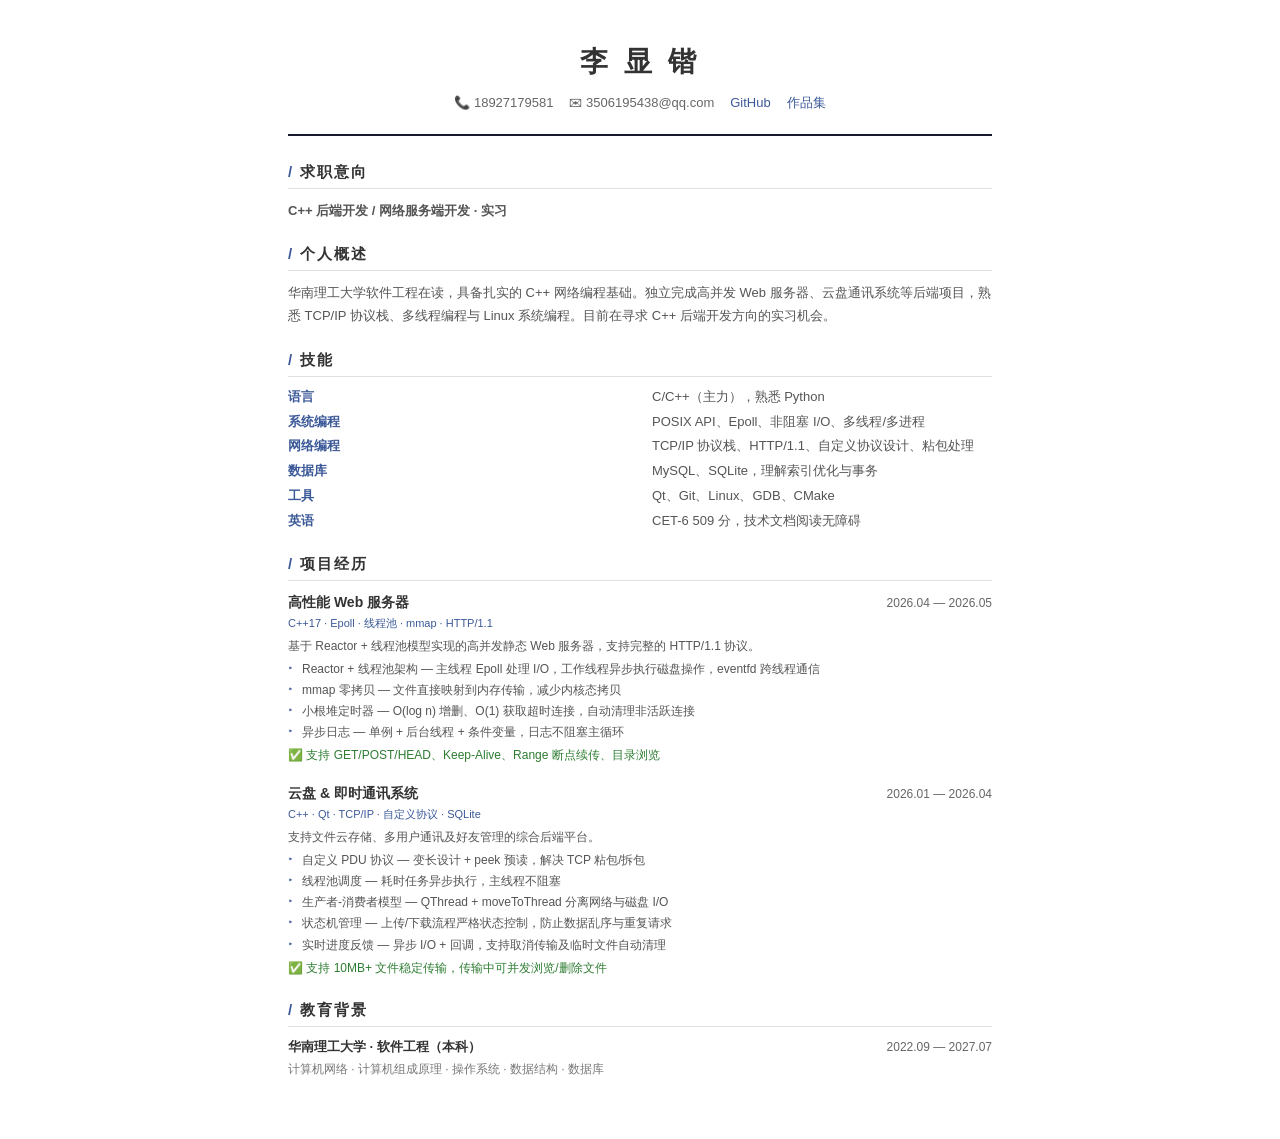
==== 简历/简历-优化版.html @ 9b6aaa09 "📝 更新真实个人信息 + 优化版简历 - 替换所有占位内容为真实信息 - Hero: 名字 → 李显锴，C++ 后端开发 - 技能: C++/Linux/Epoll/Qt/TCP 等真实技能栈 - 项" ====
<!DOCTYPE html>
<html lang="zh-CN">
<head>
<meta charset="UTF-8">
<meta name="viewport" content="width=device-width, initial-scale=1.0">
<title>李显锴 - 简历</title>
<style>
  :root {
    --primary: #1a1a2e;
    --accent: #3b5998;
    --text: #333;
    --light: #666;
    --border: #e0e0e0;
    --bg-card: #f8f9fa;
  }

  * { margin: 0; padding: 0; box-sizing: border-box; }

  body {
    font-family: 'PingFang SC', 'Microsoft YaHei', 'Helvetica Neue', sans-serif;
    color: var(--text);
    line-height: 1.6;
    max-width: 800px;
    margin: 0 auto;
    padding: 40px 48px;
    -webkit-print-color-adjust: exact;
    print-color-adjust: exact;
  }

  /* 头部 */
  .header {
    text-align: center;
    border-bottom: 2px solid var(--primary);
    padding-bottom: 20px;
    margin-bottom: 24px;
  }
  .header h1 {
    font-size: 28px;
    letter-spacing: 4px;
    margin-bottom: 8px;
  }
  .header .contact {
    font-size: 13px;
    color: var(--light);
    display: flex;
    justify-content: center;
    gap: 16px;
    flex-wrap: wrap;
  }
  .header .contact a { color: var(--accent); text-decoration: none; }

  /* 板块 */
  .section { margin-bottom: 20px; }
  .section__title {
    font-size: 15px;
    font-weight: 700;
    letter-spacing: 2px;
    border-bottom: 1px solid var(--border);
    padding-bottom: 4px;
    margin-bottom: 10px;
  }
  .section__title span { color: var(--accent); }

  /* 概述 + 技能 */
  .summary { font-size: 13px; color: #555; line-height: 1.8; margin-bottom: 6px; }

  .skills-grid {
    display: grid;
    grid-template-columns: 1fr 1fr;
    gap: 4px 24px;
    font-size: 13px;
  }
  .skills-grid dt { font-weight: 600; color: var(--accent); }
  .skills-grid dd { color: #555; margin-left: 0; }

  /* 项目 */
  .project { margin-bottom: 16px; }
  .project__head {
    display: flex;
    justify-content: space-between;
    align-items: baseline;
    margin-bottom: 2px;
  }
  .project__head h3 { font-size: 14px; font-weight: 700; }
  .project__head .date { font-size: 12px; color: var(--light); white-space: nowrap; }
  .project__tech { font-size: 11px; color: var(--accent); font-weight: 500; margin-bottom: 4px; }
  .project__desc { font-size: 12px; color: #555; margin-bottom: 4px; }
  .project ul { list-style: none; font-size: 12px; }
  .project ul li { position: relative; padding-left: 14px; margin-bottom: 2px; color: #555; }
  .project ul li::before { content: '▸'; position: absolute; left: 0; font-size: 10px; color: var(--accent); }
  .result { font-size: 12px; color: #2e7d32; margin-top: 4px; }

  /* 教育 */
  .edu { display: flex; justify-content: space-between; align-items: baseline; font-size: 13px; }
  .edu .school { font-weight: 600; }
  .edu .date { font-size: 12px; color: var(--light); }
  .edu-courses { font-size: 12px; color: #777; margin-top: 2px; }

  /* 打印 */
  @media print {
    body { padding: 20px 32px; }
    a { color: var(--text) !important; }
  }

  @media (max-width: 600px) {
    body { padding: 16px; }
    .skills-grid { grid-template-columns: 1fr; }
    .header h1 { font-size: 24px; }
  }
</style>
</head>
<body>

<div class="header">
  <h1>李 显 锴</h1>
  <div class="contact">
    <span>📞 18927179581</span>
    <span>✉ 3506195438@qq.com</span>
    <a href="https://github.com/skylisxk">GitHub</a>
    <a href="https://skylisxk.github.io/My_Profile">作品集</a>
  </div>
</div>

<div class="section">
  <div class="section__title"><span>/</span> 求职意向</div>
  <div class="summary" style="font-weight:600;">C++ 后端开发 / 网络服务端开发 · 实习</div>
</div>

<div class="section">
  <div class="section__title"><span>/</span> 个人概述</div>
  <div class="summary">
    华南理工大学软件工程在读，具备扎实的 C++ 网络编程基础。独立完成高并发 Web 服务器、云盘通讯系统等后端项目，熟悉 TCP/IP 协议栈、多线程编程与 Linux 系统编程。目前在寻求 C++ 后端开发方向的实习机会。
  </div>
</div>

<div class="section">
  <div class="section__title"><span>/</span> 技能</div>
  <dl class="skills-grid">
    <dt>语言</dt>      <dd>C/C++（主力），熟悉 Python</dd>
    <dt>系统编程</dt>  <dd>POSIX API、Epoll、非阻塞 I/O、多线程/多进程</dd>
    <dt>网络编程</dt>  <dd>TCP/IP 协议栈、HTTP/1.1、自定义协议设计、粘包处理</dd>
    <dt>数据库</dt>    <dd>MySQL、SQLite，理解索引优化与事务</dd>
    <dt>工具</dt>      <dd>Qt、Git、Linux、GDB、CMake</dd>
    <dt>英语</dt>      <dd>CET-6 509 分，技术文档阅读无障碍</dd>
  </dl>
</div>

<div class="section">
  <div class="section__title"><span>/</span> 项目经历</div>

  <div class="project">
    <div class="project__head">
      <h3>高性能 Web 服务器</h3>
      <span class="date">2026.04 — 2026.05</span>
    </div>
    <div class="project__tech">C++17 · Epoll · 线程池 · mmap · HTTP/1.1</div>
    <div class="project__desc">
      基于 Reactor + 线程池模型实现的高并发静态 Web 服务器，支持完整的 HTTP/1.1 协议。
    </div>
    <ul>
      <li>Reactor + 线程池架构 — 主线程 Epoll 处理 I/O，工作线程异步执行磁盘操作，eventfd 跨线程通信</li>
      <li>mmap 零拷贝 — 文件直接映射到内存传输，减少内核态拷贝</li>
      <li>小根堆定时器 — O(log n) 增删、O(1) 获取超时连接，自动清理非活跃连接</li>
      <li>异步日志 — 单例 + 后台线程 + 条件变量，日志不阻塞主循环</li>
    </ul>
    <div class="result">✅ 支持 GET/POST/HEAD、Keep-Alive、Range 断点续传、目录浏览</div>
  </div>

  <div class="project">
    <div class="project__head">
      <h3>云盘 & 即时通讯系统</h3>
      <span class="date">2026.01 — 2026.04</span>
    </div>
    <div class="project__tech">C++ · Qt · TCP/IP · 自定义协议 · SQLite</div>
    <div class="project__desc">
      支持文件云存储、多用户通讯及好友管理的综合后端平台。
    </div>
    <ul>
      <li>自定义 PDU 协议 — 变长设计 + peek 预读，解决 TCP 粘包/拆包</li>
      <li>线程池调度 — 耗时任务异步执行，主线程不阻塞</li>
      <li>生产者-消费者模型 — QThread + moveToThread 分离网络与磁盘 I/O</li>
      <li>状态机管理 — 上传/下载流程严格状态控制，防止数据乱序与重复请求</li>
      <li>实时进度反馈 — 异步 I/O + 回调，支持取消传输及临时文件自动清理</li>
    </ul>
    <div class="result">✅ 支持 10MB+ 文件稳定传输，传输中可并发浏览/删除文件</div>
  </div>
</div>

<div class="section">
  <div class="section__title"><span>/</span> 教育背景</div>
  <div class="edu">
    <span class="school">华南理工大学 · 软件工程（本科）</span>
    <span class="date">2022.09 — 2027.07</span>
  </div>
  <div class="edu-courses">计算机网络 · 计算机组成原理 · 操作系统 · 数据结构 · 数据库</div>
</div>

</body>
</html>
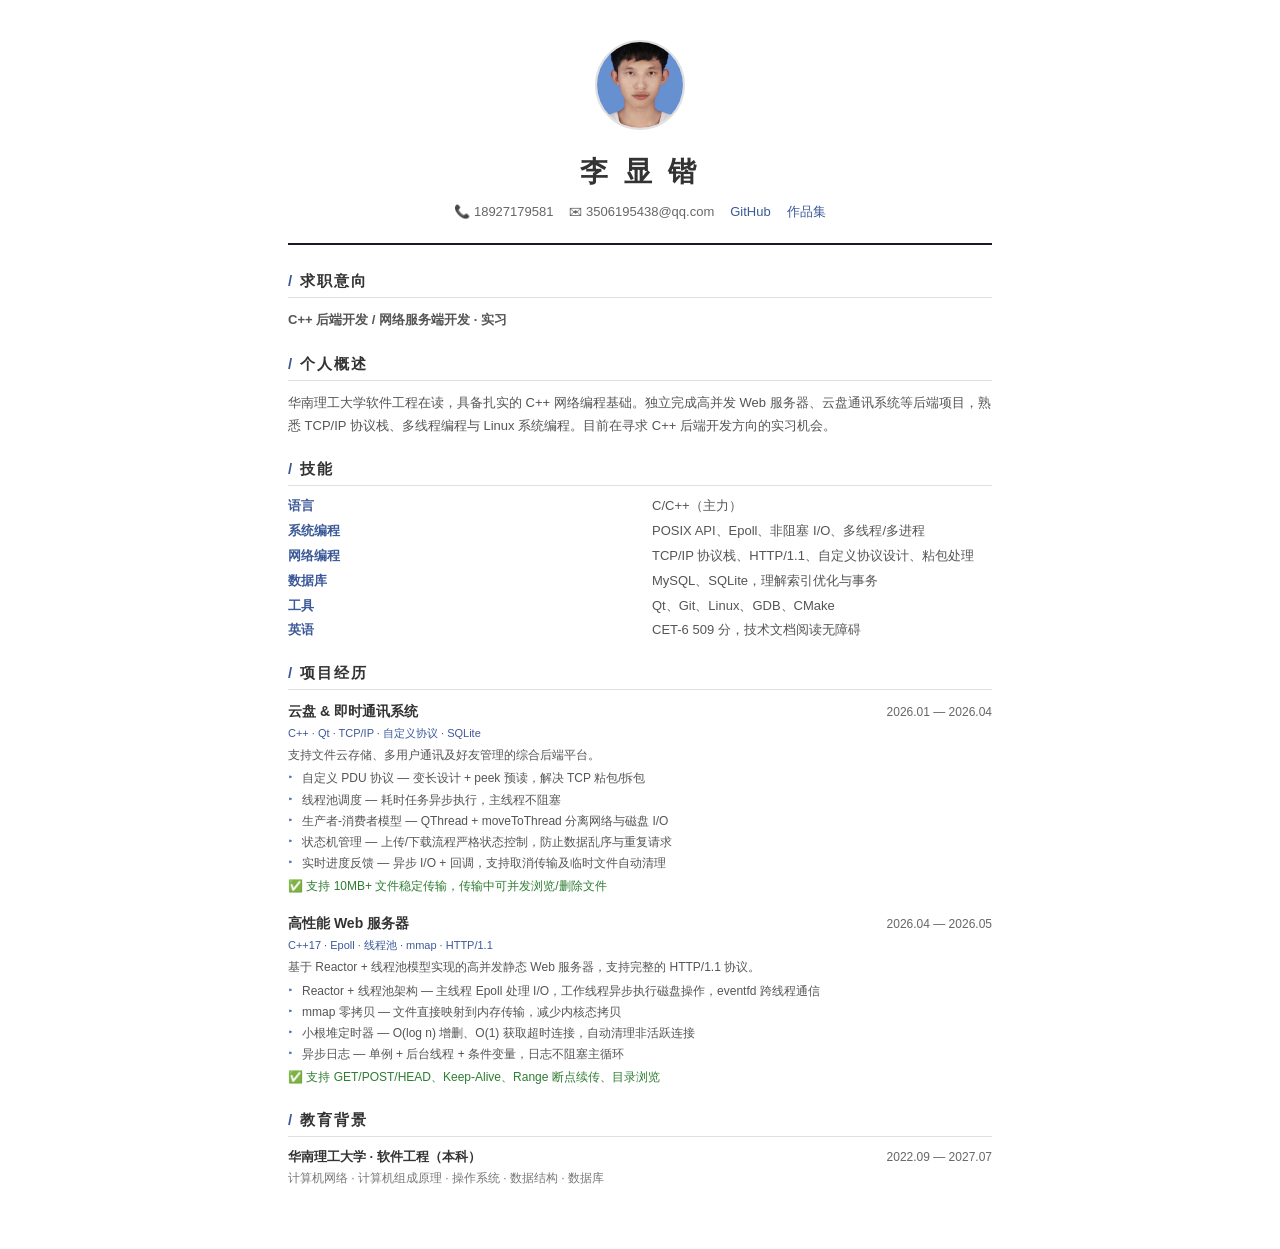
==== commit 1825e981: "📸 添加个人照片 + 调整项目顺序 + 移除 Python - 简历和网站均添加个人照片（圆形头像） - 云盘通讯系统提到前面（优先级更高） - 技能树移除 Python  Co-Authored-B" ====
--- a/简历/简历-优化版.html
+++ b/简历/简历-优化版.html
@@ -34,6 +34,14 @@
     padding-bottom: 20px;
     margin-bottom: 24px;
   }
+  .header__photo {
+    width: 90px;
+    height: 90px;
+    border-radius: 50%;
+    object-fit: cover;
+    border: 2px solid var(--border);
+    margin-bottom: 12px;
+  }
   .header h1 {
     font-size: 28px;
     letter-spacing: 4px;
@@ -112,6 +120,7 @@
 <body>
 
 <div class="header">
+  <img class="header__photo" src="../assets/images/avatar.jpg" alt="照片">
   <h1>李 显 锴</h1>
   <div class="contact">
     <span>📞 18927179581</span>
@@ -136,7 +145,7 @@
 <div class="section">
   <div class="section__title"><span>/</span> 技能</div>
   <dl class="skills-grid">
-    <dt>语言</dt>      <dd>C/C++（主力），熟悉 Python</dd>
+    <dt>语言</dt>      <dd>C/C++（主力）</dd>
     <dt>系统编程</dt>  <dd>POSIX API、Epoll、非阻塞 I/O、多线程/多进程</dd>
     <dt>网络编程</dt>  <dd>TCP/IP 协议栈、HTTP/1.1、自定义协议设计、粘包处理</dd>
     <dt>数据库</dt>    <dd>MySQL、SQLite，理解索引优化与事务</dd>
@@ -147,24 +156,6 @@
 
 <div class="section">
   <div class="section__title"><span>/</span> 项目经历</div>
-
-  <div class="project">
-    <div class="project__head">
-      <h3>高性能 Web 服务器</h3>
-      <span class="date">2026.04 — 2026.05</span>
-    </div>
-    <div class="project__tech">C++17 · Epoll · 线程池 · mmap · HTTP/1.1</div>
-    <div class="project__desc">
-      基于 Reactor + 线程池模型实现的高并发静态 Web 服务器，支持完整的 HTTP/1.1 协议。
-    </div>
-    <ul>
-      <li>Reactor + 线程池架构 — 主线程 Epoll 处理 I/O，工作线程异步执行磁盘操作，eventfd 跨线程通信</li>
-      <li>mmap 零拷贝 — 文件直接映射到内存传输，减少内核态拷贝</li>
-      <li>小根堆定时器 — O(log n) 增删、O(1) 获取超时连接，自动清理非活跃连接</li>
-      <li>异步日志 — 单例 + 后台线程 + 条件变量，日志不阻塞主循环</li>
-    </ul>
-    <div class="result">✅ 支持 GET/POST/HEAD、Keep-Alive、Range 断点续传、目录浏览</div>
-  </div>
 
   <div class="project">
     <div class="project__head">
@@ -184,6 +175,24 @@
     </ul>
     <div class="result">✅ 支持 10MB+ 文件稳定传输，传输中可并发浏览/删除文件</div>
   </div>
+
+  <div class="project">
+    <div class="project__head">
+      <h3>高性能 Web 服务器</h3>
+      <span class="date">2026.04 — 2026.05</span>
+    </div>
+    <div class="project__tech">C++17 · Epoll · 线程池 · mmap · HTTP/1.1</div>
+    <div class="project__desc">
+      基于 Reactor + 线程池模型实现的高并发静态 Web 服务器，支持完整的 HTTP/1.1 协议。
+    </div>
+    <ul>
+      <li>Reactor + 线程池架构 — 主线程 Epoll 处理 I/O，工作线程异步执行磁盘操作，eventfd 跨线程通信</li>
+      <li>mmap 零拷贝 — 文件直接映射到内存传输，减少内核态拷贝</li>
+      <li>小根堆定时器 — O(log n) 增删、O(1) 获取超时连接，自动清理非活跃连接</li>
+      <li>异步日志 — 单例 + 后台线程 + 条件变量，日志不阻塞主循环</li>
+    </ul>
+    <div class="result">✅ 支持 GET/POST/HEAD、Keep-Alive、Range 断点续传、目录浏览</div>
+  </div>
 </div>
 
 <div class="section">
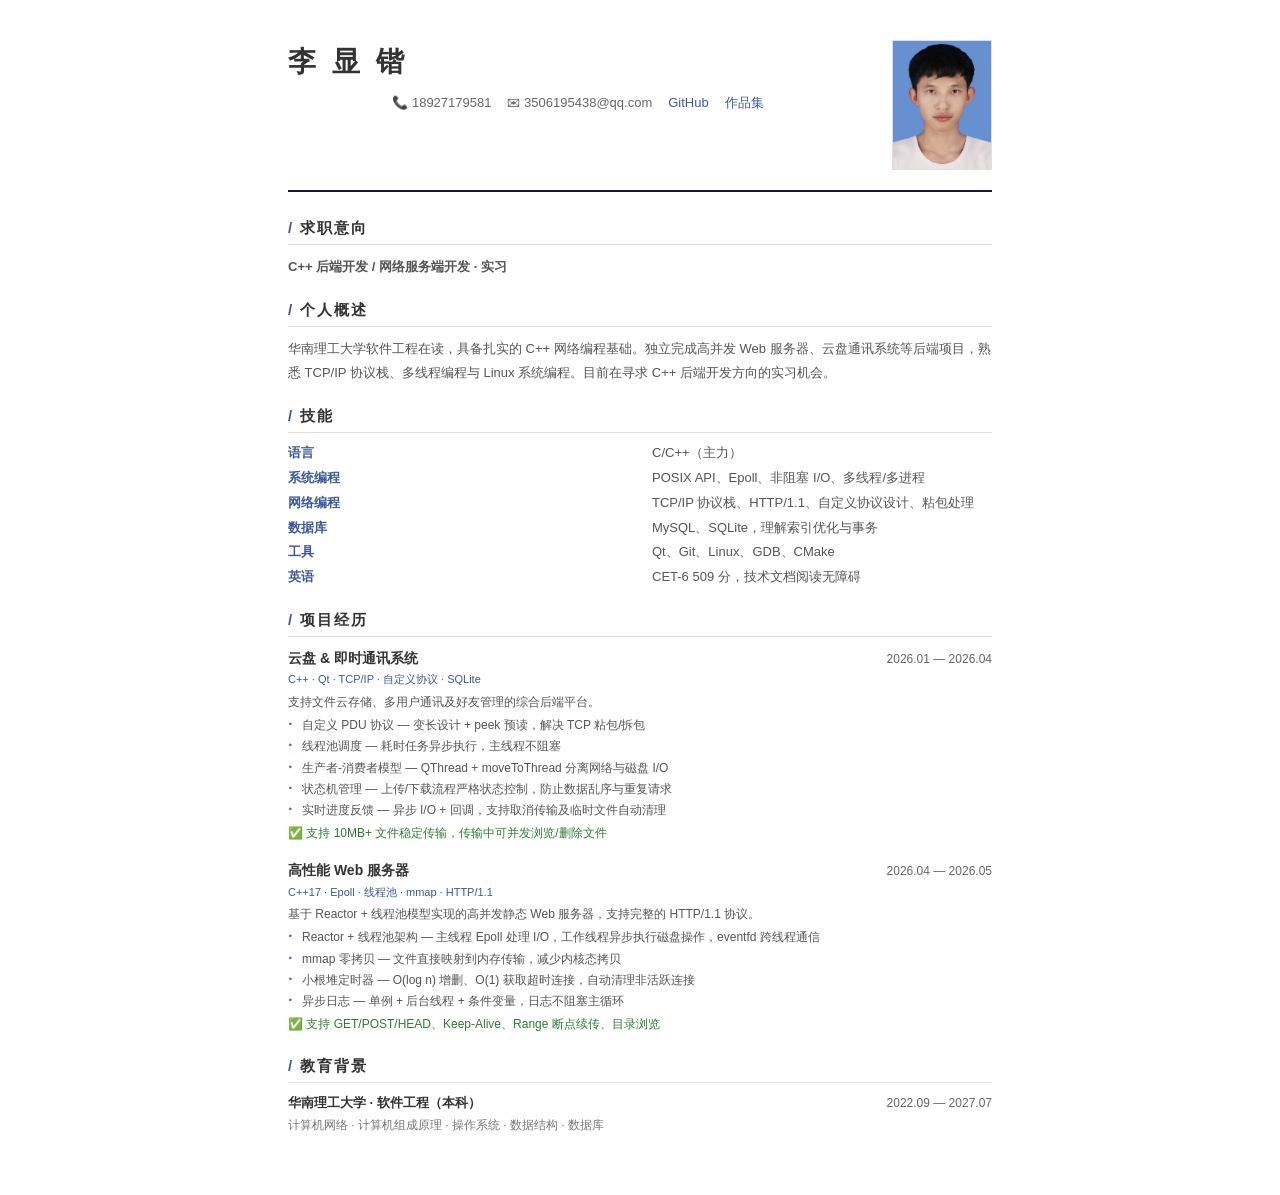
==== commit 8bd13e27: "🎨 调整照片和Logo样式 - 网站移除 Hero 区照片 - 导航栏 Logo 改为真实姓名 - 简历照片移到右侧，方形无圆角  Co-Authored-By: Claude <noreply@an" ====
--- a/简历/简历-优化版.html
+++ b/简历/简历-优化版.html
@@ -29,18 +29,23 @@
 
   /* 头部 */
   .header {
-    text-align: center;
+    display: flex;
+    align-items: flex-start;
+    justify-content: space-between;
+    gap: 24px;
     border-bottom: 2px solid var(--primary);
     padding-bottom: 20px;
     margin-bottom: 24px;
   }
+  .header__info {
+    flex: 1;
+  }
   .header__photo {
-    width: 90px;
-    height: 90px;
-    border-radius: 50%;
+    width: 100px;
+    height: 130px;
     object-fit: cover;
-    border: 2px solid var(--border);
-    margin-bottom: 12px;
+    border: 1px solid var(--border);
+    flex-shrink: 0;
   }
   .header h1 {
     font-size: 28px;
@@ -120,14 +125,16 @@
 <body>
 
 <div class="header">
+  <div class="header__info">
+    <h1>李 显 锴</h1>
+    <div class="contact">
+      <span>📞 18927179581</span>
+      <span>✉ 3506195438@qq.com</span>
+      <a href="https://github.com/skylisxk">GitHub</a>
+      <a href="https://skylisxk.github.io/My_Profile">作品集</a>
+    </div>
+  </div>
   <img class="header__photo" src="../assets/images/avatar.jpg" alt="照片">
-  <h1>李 显 锴</h1>
-  <div class="contact">
-    <span>📞 18927179581</span>
-    <span>✉ 3506195438@qq.com</span>
-    <a href="https://github.com/skylisxk">GitHub</a>
-    <a href="https://skylisxk.github.io/My_Profile">作品集</a>
-  </div>
 </div>
 
 <div class="section">
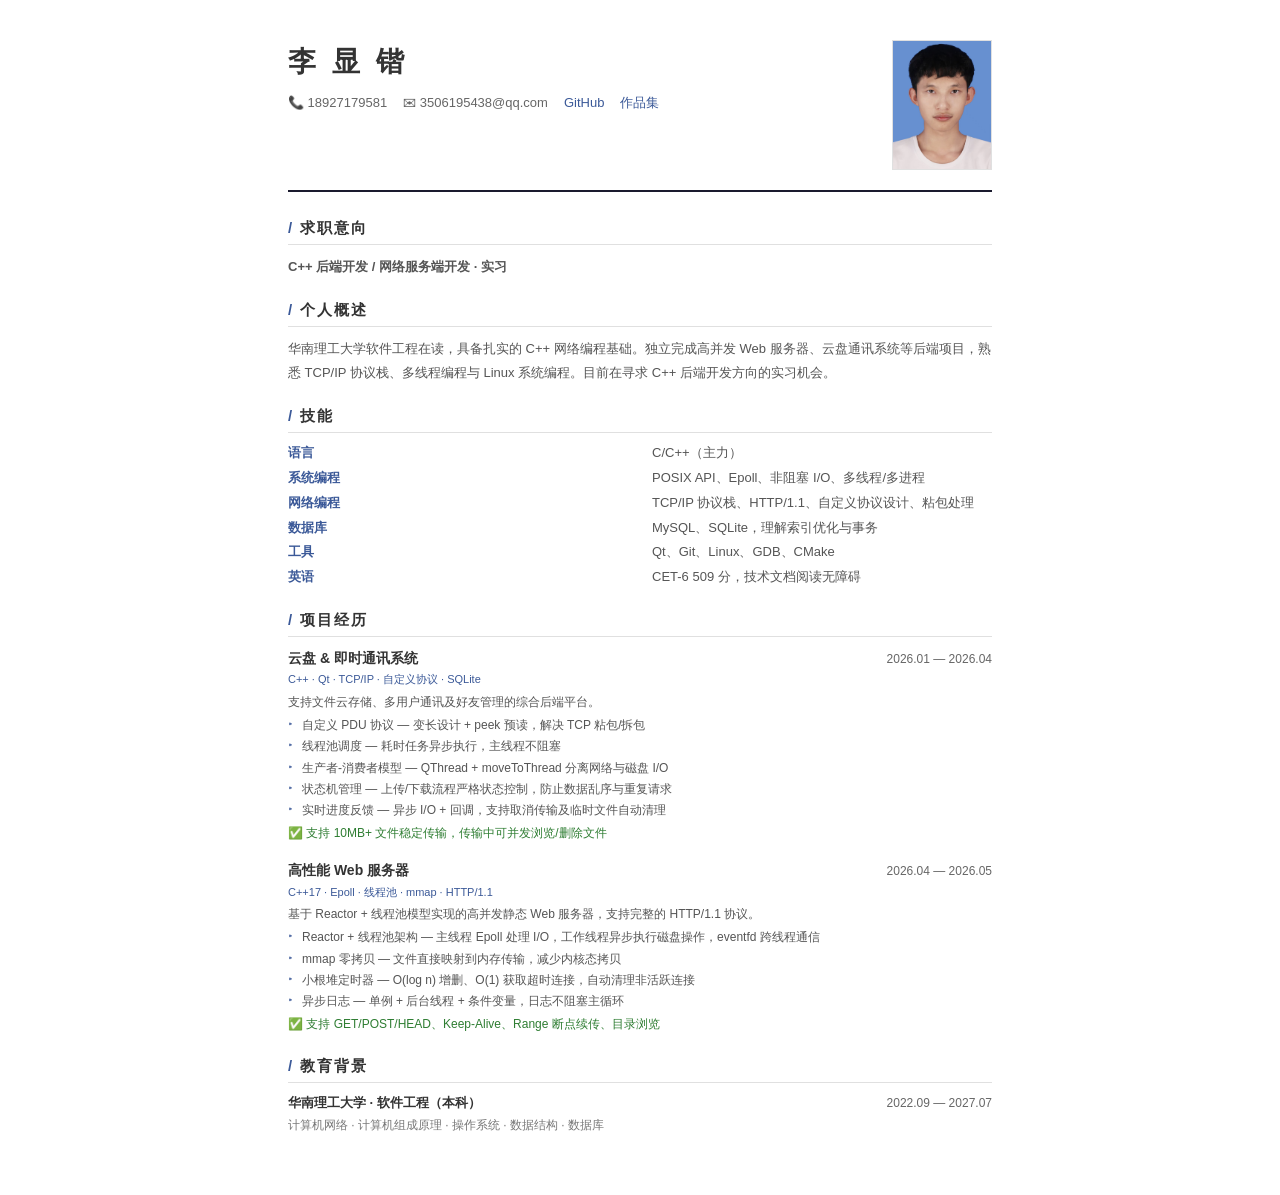
==== commit e1d318c8: "📄 生成 PDF 简历 + 修复左对齐 - 简历姓名和联系方式改为左对齐 - 使用 Playwright 从 HTML 生成 PDF 版本  Co-Authored-By: Claude <norep" ====
--- a/简历/简历-优化版.html
+++ b/简历/简历-优化版.html
@@ -56,7 +56,6 @@
     font-size: 13px;
     color: var(--light);
     display: flex;
-    justify-content: center;
     gap: 16px;
     flex-wrap: wrap;
   }
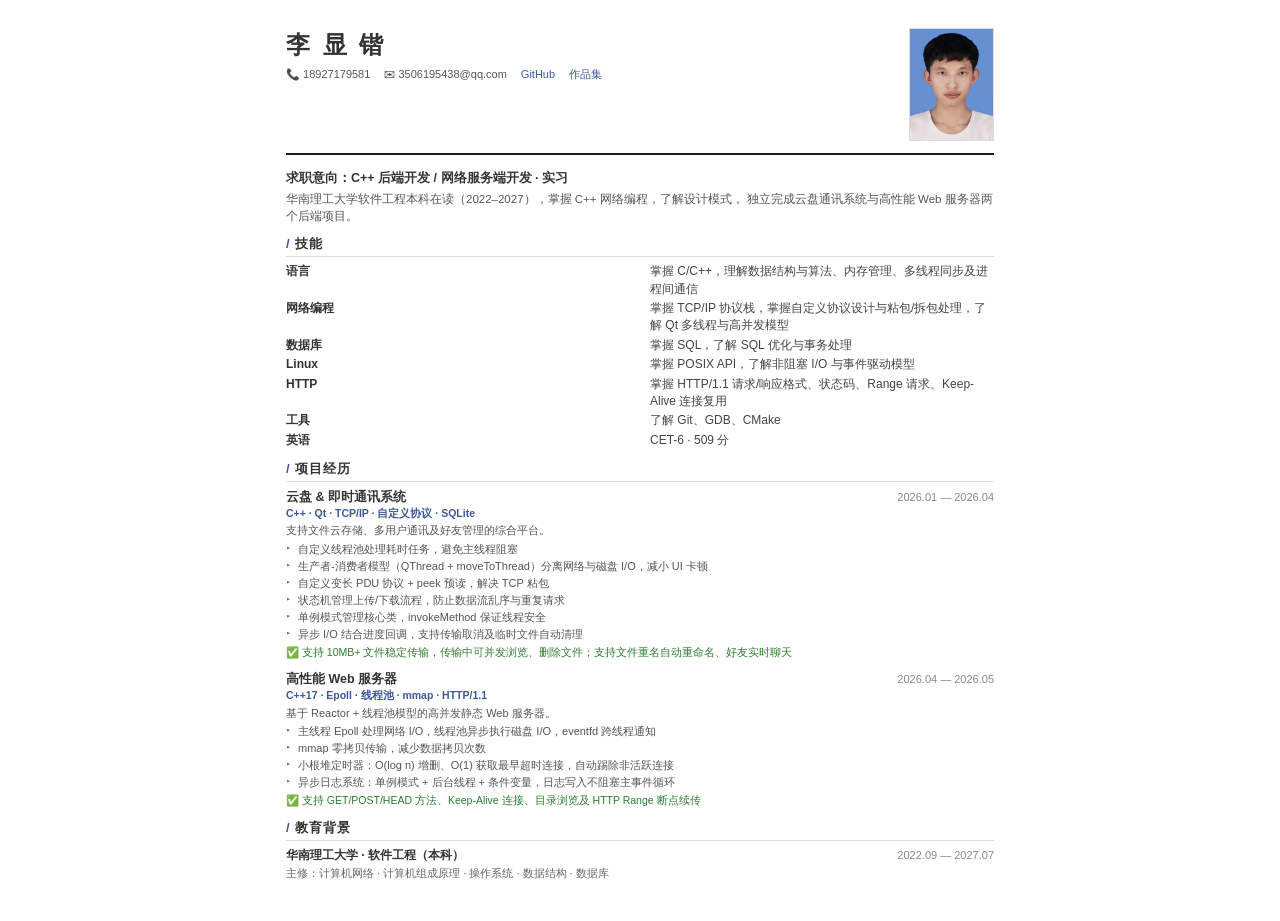
==== commit 02b8b3b3: "📄 简历精简为一页 + 措辞改为客观表述 - 紧凑排版，整份简历控制在 1 页 A4 - 措辞统一为「掌握/了解/理解」，去掉主观形容词 - 新增设计模式、数据结构与算法等考点 - 技能回归最初简历的" ====
--- a/简历/简历-优化版.html
+++ b/简历/简历-优化版.html
@@ -9,9 +9,8 @@
     --primary: #1a1a2e;
     --accent: #3b5998;
     --text: #333;
-    --light: #666;
-    --border: #e0e0e0;
-    --bg-card: #f8f9fa;
+    --light: #555;
+    --border: #ddd;
   }
 
   * { margin: 0; padding: 0; box-sizing: border-box; }
@@ -19,10 +18,10 @@
   body {
     font-family: 'PingFang SC', 'Microsoft YaHei', 'Helvetica Neue', sans-serif;
     color: var(--text);
-    line-height: 1.6;
-    max-width: 800px;
+    line-height: 1.45;
+    max-width: 780px;
     margin: 0 auto;
-    padding: 40px 48px;
+    padding: 28px 36px;
     -webkit-print-color-adjust: exact;
     print-color-adjust: exact;
   }
@@ -32,92 +31,61 @@
     display: flex;
     align-items: flex-start;
     justify-content: space-between;
-    gap: 24px;
+    gap: 20px;
     border-bottom: 2px solid var(--primary);
-    padding-bottom: 20px;
-    margin-bottom: 24px;
+    padding-bottom: 12px;
+    margin-bottom: 14px;
   }
-  .header__info {
-    flex: 1;
-  }
+  .header__info { flex: 1; }
   .header__photo {
-    width: 100px;
-    height: 130px;
+    width: 85px;
+    height: 113px;
     object-fit: cover;
     border: 1px solid var(--border);
     flex-shrink: 0;
   }
-  .header h1 {
-    font-size: 28px;
-    letter-spacing: 4px;
-    margin-bottom: 8px;
-  }
-  .header .contact {
-    font-size: 13px;
-    color: var(--light);
-    display: flex;
-    gap: 16px;
-    flex-wrap: wrap;
-  }
+  .header h1 { font-size: 24px; letter-spacing: 3px; margin-bottom: 4px; }
+  .header .contact { font-size: 11px; color: var(--light); display: flex; gap: 14px; flex-wrap: wrap; }
   .header .contact a { color: var(--accent); text-decoration: none; }
 
   /* 板块 */
-  .section { margin-bottom: 20px; }
+  .section { margin-bottom: 11px; }
   .section__title {
-    font-size: 15px;
-    font-weight: 700;
-    letter-spacing: 2px;
+    font-size: 13px; font-weight: 700; letter-spacing: 1px;
     border-bottom: 1px solid var(--border);
-    padding-bottom: 4px;
-    margin-bottom: 10px;
+    padding-bottom: 2px; margin-bottom: 6px;
   }
   .section__title span { color: var(--accent); }
 
-  /* 概述 + 技能 */
-  .summary { font-size: 13px; color: #555; line-height: 1.8; margin-bottom: 6px; }
+  /* 求职 & 概述 */
+  .job-target { font-size: 12.5px; font-weight: 700; margin-bottom: 4px; }
 
-  .skills-grid {
-    display: grid;
-    grid-template-columns: 1fr 1fr;
-    gap: 4px 24px;
-    font-size: 13px;
-  }
-  .skills-grid dt { font-weight: 600; color: var(--accent); }
-  .skills-grid dd { color: #555; margin-left: 0; }
+  /* 技能网格 */
+  .skills-grid { display: grid; grid-template-columns: 1fr 1fr; gap: 2px 20px; font-size: 12px; }
+  .skills-grid dt { font-weight: 700; }
+  .skills-grid dd { color: #444; }
 
   /* 项目 */
-  .project { margin-bottom: 16px; }
-  .project__head {
-    display: flex;
-    justify-content: space-between;
-    align-items: baseline;
-    margin-bottom: 2px;
-  }
-  .project__head h3 { font-size: 14px; font-weight: 700; }
-  .project__head .date { font-size: 12px; color: var(--light); white-space: nowrap; }
-  .project__tech { font-size: 11px; color: var(--accent); font-weight: 500; margin-bottom: 4px; }
-  .project__desc { font-size: 12px; color: #555; margin-bottom: 4px; }
-  .project ul { list-style: none; font-size: 12px; }
-  .project ul li { position: relative; padding-left: 14px; margin-bottom: 2px; color: #555; }
-  .project ul li::before { content: '▸'; position: absolute; left: 0; font-size: 10px; color: var(--accent); }
-  .result { font-size: 12px; color: #2e7d32; margin-top: 4px; }
+  .project { margin-bottom: 10px; }
+  .project__head { display: flex; justify-content: space-between; align-items: baseline; }
+  .project__head h3 { font-size: 12.5px; font-weight: 700; }
+  .project__head .date { font-size: 11px; color: #888; white-space: nowrap; }
+  .project__tech { font-size: 10.5px; color: var(--accent); font-weight: 600; margin-bottom: 2px; }
+  .project__desc { font-size: 11px; color: #555; margin-bottom: 3px; }
+  .project ul { list-style: none; font-size: 11px; }
+  .project ul li { position: relative; padding-left: 12px; margin-bottom: 1px; color: #555; }
+  .project ul li::before { content: '▸'; position: absolute; left: 0; font-size: 9px; color: var(--accent); }
+  .result { font-size: 10.5px; color: #2e7d32; margin-top: 2px; }
 
   /* 教育 */
-  .edu { display: flex; justify-content: space-between; align-items: baseline; font-size: 13px; }
-  .edu .school { font-weight: 600; }
-  .edu .date { font-size: 12px; color: var(--light); }
-  .edu-courses { font-size: 12px; color: #777; margin-top: 2px; }
+  .edu { display: flex; justify-content: space-between; align-items: baseline; font-size: 12px; }
+  .edu .school { font-weight: 700; }
+  .edu .date { font-size: 11px; color: #888; }
+  .edu-courses { font-size: 11px; color: #666; margin-top: 1px; }
 
-  /* 打印 */
   @media print {
-    body { padding: 20px 32px; }
+    body { padding: 16px 24px; }
     a { color: var(--text) !important; }
-  }
-
-  @media (max-width: 600px) {
-    body { padding: 16px; }
-    .skills-grid { grid-template-columns: 1fr; }
-    .header h1 { font-size: 24px; }
   }
 </style>
 </head>
@@ -137,26 +105,23 @@
 </div>
 
 <div class="section">
-  <div class="section__title"><span>/</span> 求职意向</div>
-  <div class="summary" style="font-weight:600;">C++ 后端开发 / 网络服务端开发 · 实习</div>
-</div>
-
-<div class="section">
-  <div class="section__title"><span>/</span> 个人概述</div>
-  <div class="summary">
-    华南理工大学软件工程在读，具备扎实的 C++ 网络编程基础。独立完成高并发 Web 服务器、云盘通讯系统等后端项目，熟悉 TCP/IP 协议栈、多线程编程与 Linux 系统编程。目前在寻求 C++ 后端开发方向的实习机会。
+  <div class="job-target">求职意向：C++ 后端开发 / 网络服务端开发 · 实习</div>
+  <div style="font-size:11.5px;color:#555;">
+    华南理工大学软件工程本科在读（2022–2027），掌握 C++ 网络编程，了解设计模式，
+    独立完成云盘通讯系统与高性能 Web 服务器两个后端项目。
   </div>
 </div>
 
 <div class="section">
   <div class="section__title"><span>/</span> 技能</div>
   <dl class="skills-grid">
-    <dt>语言</dt>      <dd>C/C++（主力）</dd>
-    <dt>系统编程</dt>  <dd>POSIX API、Epoll、非阻塞 I/O、多线程/多进程</dd>
-    <dt>网络编程</dt>  <dd>TCP/IP 协议栈、HTTP/1.1、自定义协议设计、粘包处理</dd>
-    <dt>数据库</dt>    <dd>MySQL、SQLite，理解索引优化与事务</dd>
-    <dt>工具</dt>      <dd>Qt、Git、Linux、GDB、CMake</dd>
-    <dt>英语</dt>      <dd>CET-6 509 分，技术文档阅读无障碍</dd>
+    <dt>语言</dt>       <dd>掌握 C/C++，理解数据结构与算法、内存管理、多线程同步及进程间通信</dd>
+    <dt>网络编程</dt>   <dd>掌握 TCP/IP 协议栈，掌握自定义协议设计与粘包/拆包处理，了解 Qt 多线程与高并发模型</dd>
+    <dt>数据库</dt>     <dd>掌握 SQL，了解 SQL 优化与事务处理</dd>
+    <dt>Linux</dt>      <dd>掌握 POSIX API，了解非阻塞 I/O 与事件驱动模型</dd>
+    <dt>HTTP</dt>       <dd>掌握 HTTP/1.1 请求/响应格式、状态码、Range 请求、Keep-Alive 连接复用</dd>
+    <dt>工具</dt>       <dd>了解 Git、GDB、CMake</dd>
+    <dt>英语</dt>       <dd>CET-6 · 509 分</dd>
   </dl>
 </div>
 
@@ -169,17 +134,16 @@
       <span class="date">2026.01 — 2026.04</span>
     </div>
     <div class="project__tech">C++ · Qt · TCP/IP · 自定义协议 · SQLite</div>
-    <div class="project__desc">
-      支持文件云存储、多用户通讯及好友管理的综合后端平台。
-    </div>
+    <div class="project__desc">支持文件云存储、多用户通讯及好友管理的综合平台。</div>
     <ul>
-      <li>自定义 PDU 协议 — 变长设计 + peek 预读，解决 TCP 粘包/拆包</li>
-      <li>线程池调度 — 耗时任务异步执行，主线程不阻塞</li>
-      <li>生产者-消费者模型 — QThread + moveToThread 分离网络与磁盘 I/O</li>
-      <li>状态机管理 — 上传/下载流程严格状态控制，防止数据乱序与重复请求</li>
-      <li>实时进度反馈 — 异步 I/O + 回调，支持取消传输及临时文件自动清理</li>
+      <li>自定义线程池处理耗时任务，避免主线程阻塞</li>
+      <li>生产者-消费者模型（QThread + moveToThread）分离网络与磁盘 I/O，减小 UI 卡顿</li>
+      <li>自定义变长 PDU 协议 + peek 预读，解决 TCP 粘包</li>
+      <li>状态机管理上传/下载流程，防止数据流乱序与重复请求</li>
+      <li>单例模式管理核心类，invokeMethod 保证线程安全</li>
+      <li>异步 I/O 结合进度回调，支持传输取消及临时文件自动清理</li>
     </ul>
-    <div class="result">✅ 支持 10MB+ 文件稳定传输，传输中可并发浏览/删除文件</div>
+    <div class="result">✅ 支持 10MB+ 文件稳定传输，传输中可并发浏览、删除文件；支持文件重名自动重命名、好友实时聊天</div>
   </div>
 
   <div class="project">
@@ -188,16 +152,14 @@
       <span class="date">2026.04 — 2026.05</span>
     </div>
     <div class="project__tech">C++17 · Epoll · 线程池 · mmap · HTTP/1.1</div>
-    <div class="project__desc">
-      基于 Reactor + 线程池模型实现的高并发静态 Web 服务器，支持完整的 HTTP/1.1 协议。
-    </div>
+    <div class="project__desc">基于 Reactor + 线程池模型的高并发静态 Web 服务器。</div>
     <ul>
-      <li>Reactor + 线程池架构 — 主线程 Epoll 处理 I/O，工作线程异步执行磁盘操作，eventfd 跨线程通信</li>
-      <li>mmap 零拷贝 — 文件直接映射到内存传输，减少内核态拷贝</li>
-      <li>小根堆定时器 — O(log n) 增删、O(1) 获取超时连接，自动清理非活跃连接</li>
-      <li>异步日志 — 单例 + 后台线程 + 条件变量，日志不阻塞主循环</li>
+      <li>主线程 Epoll 处理网络 I/O，线程池异步执行磁盘 I/O，eventfd 跨线程通知</li>
+      <li>mmap 零拷贝传输，减少数据拷贝次数</li>
+      <li>小根堆定时器：O(log n) 增删、O(1) 获取最早超时连接，自动踢除非活跃连接</li>
+      <li>异步日志系统：单例模式 + 后台线程 + 条件变量，日志写入不阻塞主事件循环</li>
     </ul>
-    <div class="result">✅ 支持 GET/POST/HEAD、Keep-Alive、Range 断点续传、目录浏览</div>
+    <div class="result">✅ 支持 GET/POST/HEAD 方法、Keep-Alive 连接、目录浏览及 HTTP Range 断点续传</div>
   </div>
 </div>
 
@@ -207,7 +169,7 @@
     <span class="school">华南理工大学 · 软件工程（本科）</span>
     <span class="date">2022.09 — 2027.07</span>
   </div>
-  <div class="edu-courses">计算机网络 · 计算机组成原理 · 操作系统 · 数据结构 · 数据库</div>
+  <div class="edu-courses">主修：计算机网络 · 计算机组成原理 · 操作系统 · 数据结构 · 数据库</div>
 </div>
 
 </body>
